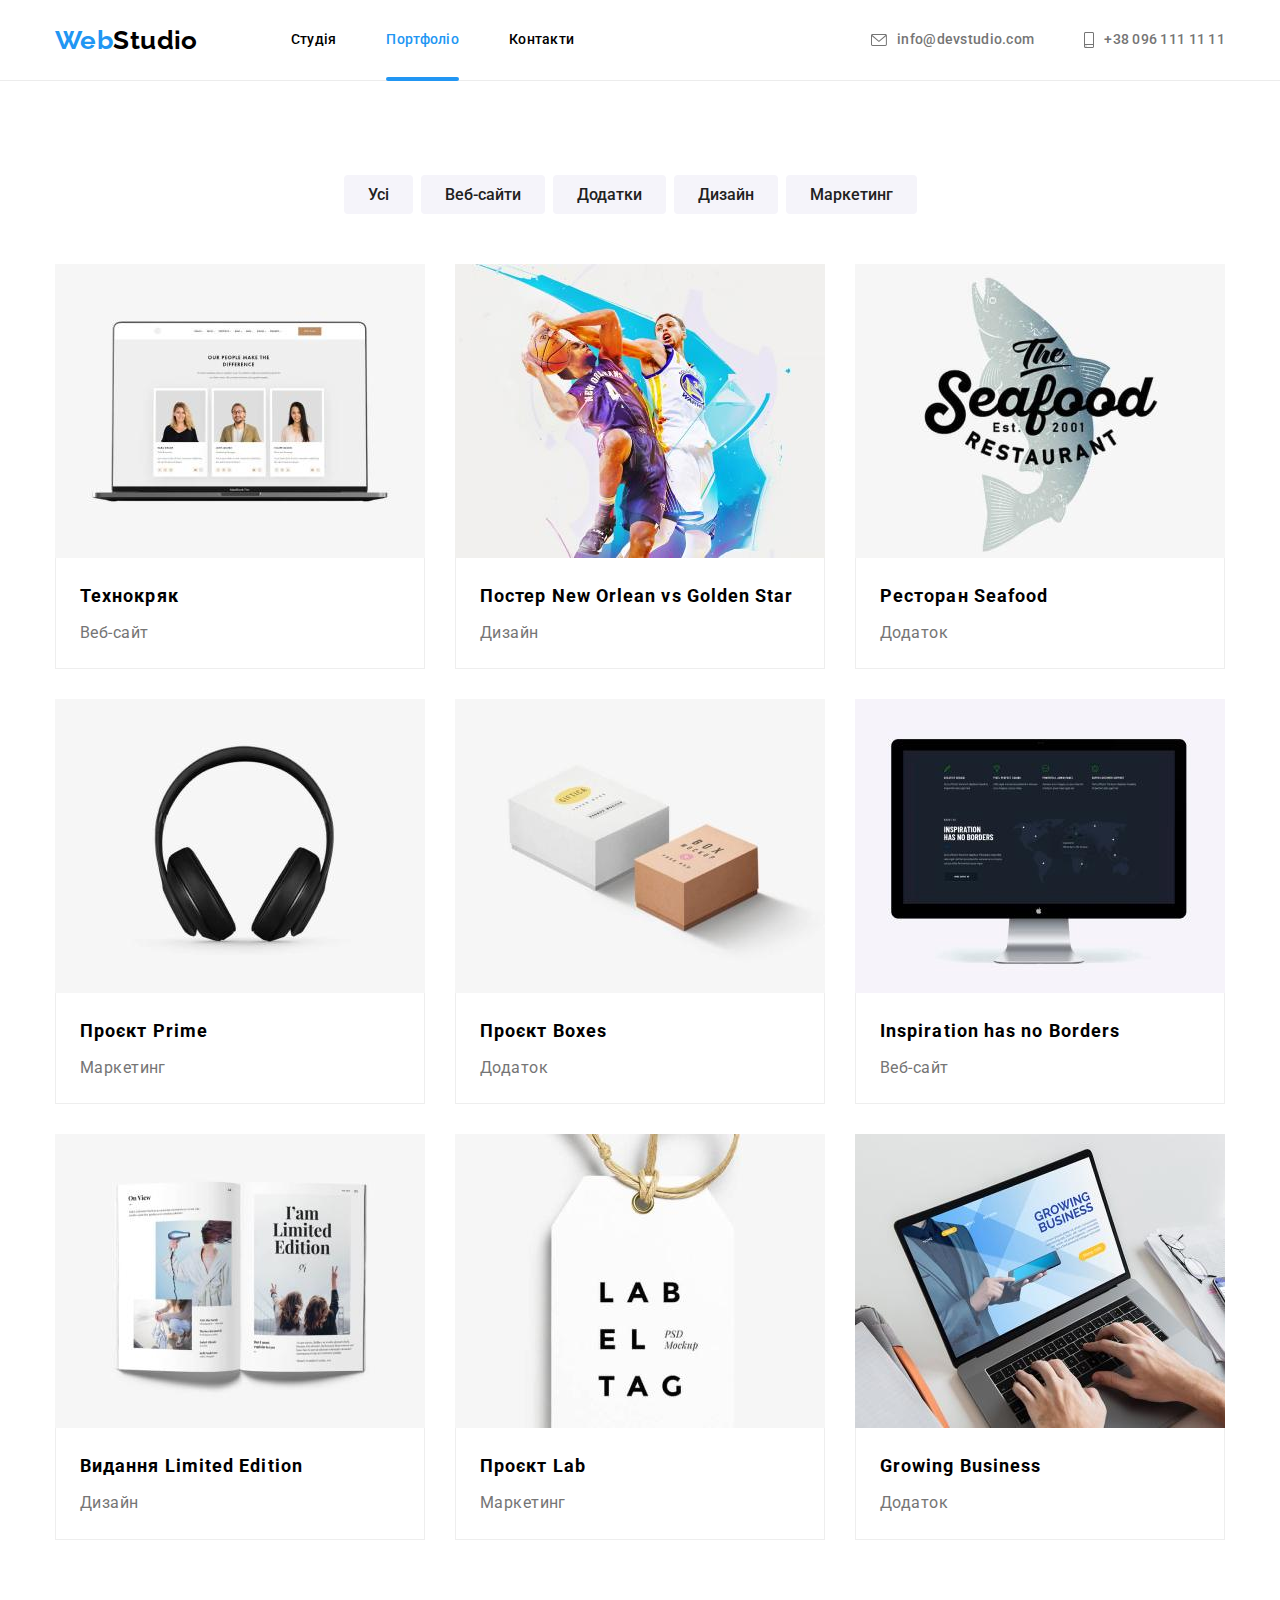
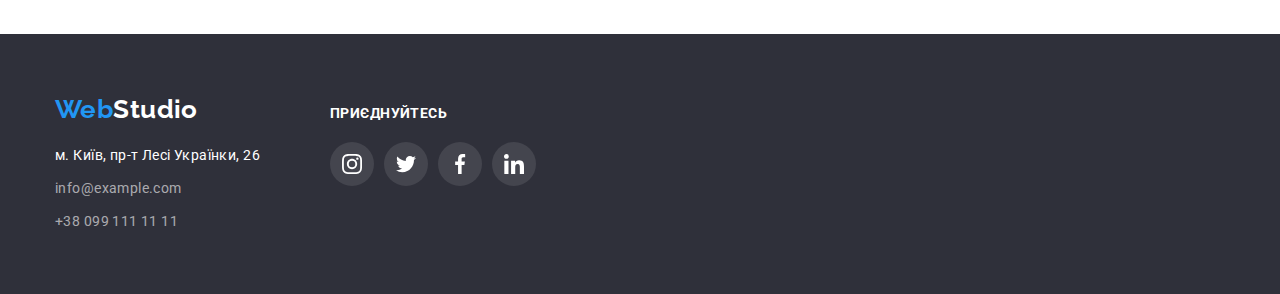
==== portfolio.html @ 4aa13a14 "HW6" ====
<!DOCTYPE html>
<html lang="uk">
  <head>
    <meta charset="UTF-8" />
    <meta http-equiv="X-UA-Compatible" content="IE=edge" />
    <meta name="viewport" content="width=device-width, initial-scale=1.0" />
    <link rel="preconnect" href="https://fonts.googleapis.com" />
    <link rel="preconnect" href="https://fonts.gstatic.com" crossorigin />
    <link
      href="https://fonts.googleapis.com/css2?family=Raleway:wght@700&family=Roboto:wght@400;500;700;900&display=swap"
      rel="stylesheet"
    />
    <link
      rel="stylesheet"
      href="https://cdnjs.cloudflare.com/ajax/libs/modern-normalize/1.0.0/modern-normalize.min.css"
    />
    <link rel="stylesheet" href="./css/styles.css" />
    <title>Portfolio</title>
  </head>
  <body class="body">
    <!--Header-->
    <header class="top-header">
      <div class="conteiner main-nav">
        <nav class="top-navigation">
          <a class="logo" href="/." lang="en">
            <span class="logo-web">Web</span
            ><span class="logo-studio">Studio</span></a
          >
          <ul class="menu">
            <li class="menu-item">
              <a class="menu-link" href="./index.html"> Студія </a>
            </li>
            <li class="menu-item">
              <a class="menu-link current" href="./portfolio.html">
                Портфоліо
              </a>
            </li>
            <li class="menu-item">
              <a class="menu-link" href=""> Контакти </a>
            </li>
          </ul>
        </nav>
        <ul class="menu-contacts">
          <li class="contacts-link">
            <a
              class="contacts-link-phone-mail"
              href="mailto:info@devstudio.com"
              lang="en"
            >
              <svg class="nav-icon" width="16" height="12">
                <use href="./img/svg/icons.svg#icon-envelope"></use>
              </svg>
              info@devstudio.com
            </a>
          </li>
          <li class="contacts-link">
            <a class="contacts-link-phone-mail" href="tel:+380961111111">
              <svg class="nav-icon" width="10" height="16">
                <use href="./img/svg/icons.svg#icon-smartphone"></use>
              </svg>
              +38 096 111 11 11</a
            >
          </li>
        </ul>
      </div>
    </header>
    <!--Main-->
    <main>
      <!--UL з кнопками-->
      <section class="main-section">
        <div class="conteiner">
          <h1 hidden>Large section</h1>
          <ul class="buttons-menu">
            <li><button type="button" class="button-portfolio">Усі</button></li>
            <li>
              <button type="button" class="button-portfolio">Веб-сайти</button>
            </li>
            <li>
              <button type="button" class="button-portfolio">Додатки</button>
            </li>
            <li>
              <button type="button" class="button-portfolio">Дизайн</button>
            </li>
            <li>
              <button type="button" class="button-portfolio last">
                Маркетинг
              </button>
            </li>
          </ul>
          <!--UL з картинками-->
          <ul class="pictures-list">
            <li class="lists-blocks">
              <a class="link-blocks">
                <div class="overlay-relativ">
                <img
                  src="./img/Pageportfolio/mac.jpg"
                  alt="Макбук"
                  width="370"
                  height="294"
                />
                <p class="text-overlay-portfolio">Ресурс пропонує комплексні пропозиції з різним рівнем функціоналу та сервісів. Все це дозволить відвідувачу отримати вичерпні відомості про компанію чи приватну особу.</p>
                </div>
                <div class="options-discription">
                  <h2 class="name-picture-section">Технокряк</h2>
                  <p class="caption-picture-section">Веб-сайт</p>
                </div>
              </a>  
            </li>
            <li class="lists-blocks">
              <a class="link-blocks">
                <div class="overlay-relativ">
                <img
                  src="./img/Pageportfolio/basketball.jpg"
                  alt="Баскетбол"
                  width="370"
                  height="294"
                />
                <p class="text-overlay-portfolio">Ресурс пропонує комплексні пропозиції з різним рівнем функціоналу та сервісів. Все це дозволить відвідувачу отримати вичерпні відомості про компанію чи приватну особу.</p>
                </div>
                <div class="options-discription">
                  <h2 class="name-picture-section">
                    Постер <span lang="en">New Orlean vs Golden Star</span>
                  </h2>
                  <p class="caption-picture-section">Дизайн</p>
                </div>
              </a>  
            </li>
            <li class="lists-blocks">
              <a class="link-blocks">
                <div class="overlay-relativ">
                <img
                  src="./img/Pageportfolio/fish.jpg"
                  alt="Рибамоя"
                  width="370"
                  height="294"
                />
                <p class="text-overlay-portfolio">Ресурс пропонує комплексні пропозиції з різним рівнем функціоналу та сервісів. Все це дозволить відвідувачу отримати вичерпні відомості про компанію чи приватну особу.</p>
                </div>
                <div class="options-discription">
                  <h2 class="name-picture-section">
                    Ресторан <span lang="en">Seafood</span>
                  </h2>
                  <p class="caption-picture-section">Додаток</p>
                </div>
              </a>  
            </li>
            <li class="lists-blocks">
              <a class="link-blocks">
                <div class="overlay-relativ">
                <img
                  src="./img/Pageportfolio/headphone.jpg"
                  alt="навушники"
                  width="370"
                  height="294"
                />
                <p class="text-overlay-portfolio">Ресурс пропонує комплексні пропозиції з різним рівнем функціоналу та сервісів. Все це дозволить відвідувачу отримати вичерпні відомості про компанію чи приватну особу.</p>
                </div>
                <div class="options-discription">
                  <h2 class="name-picture-section">
                    Проєкт <span lang="en">Prime</span>
                  </h2>
                  <p class="caption-picture-section">Маркетинг</p>
                </div>
              </a>  
            </li>
            <li class="lists-blocks">
              <a class="link-blocks">
                <div class="overlay-relativ">
                <img
                  src="img/Pageportfolio/box.jpg"
                  alt="Коробки"
                  width="370"
                  height="294"
                />
                <p class="text-overlay-portfolio">Ресурс пропонує комплексні пропозиції з різним рівнем функціоналу та сервісів. Все це дозволить відвідувачу отримати вичерпні відомості про компанію чи приватну особу.</p>
                </div>
                <div class="options-discription">
                  <h2 class="name-picture-section">
                    Проєкт <span lang="en">Boxes</span>
                  </h2>
                  <p class="caption-picture-section">Додаток</p>
                </div>
              </a>  
            </li>
            <li class="lists-blocks">
              <a class="link-blocks">
                <div class="overlay-relativ">
                <img
                  src="./img/Pageportfolio/monitor.jpg"
                  alt="Монітор"
                  width="370"
                  height="294"
                />
                <p class="text-overlay-portfolio">Ресурс пропонує комплексні пропозиції з різним рівнем функціоналу та сервісів. Все це дозволить відвідувачу отримати вичерпні відомості про компанію чи приватну особу.</p>
                </div>
                <div class="options-discription">
                  <h2 class="name-picture-section">
                    <span lang="en">Inspiration has no Borders</span>
                  </h2>
                  <p class="caption-picture-section">Веб-сайт</p>
                </div>
              </a>  
            </li>
            <li class="lists-blocks">
              <a class="link-blocks">
                <div class="overlay-relativ">
                <img
                  src="./img/Pageportfolio/journal.jpg"
                  alt="Журнал"
                  width="370"
                  height="294"
                />
                <p class="text-overlay-portfolio">Ресурс пропонує комплексні пропозиції з різним рівнем функціоналу та сервісів. Все це дозволить відвідувачу отримати вичерпні відомості про компанію чи приватну особу.</p>
                </div>
                <div class="options-discription">
                  <h2 class="name-picture-section">
                    Видання <span lang="en">Limited Edition</span>
                  </h2>
                  <p class="caption-picture-section">Дизайн</p>
                </div>
              </a>  
            </li>
            <li class="lists-blocks">
              <a class="link-blocks">
                <div class="overlay-relativ">
                <img
                  src="./img/Pageportfolio/birka.jpg"
                  alt="Бірка"
                  width="370"
                  height="294"
                />
                <p class="text-overlay-portfolio">Ресурс пропонує комплексні пропозиції з різним рівнем функціоналу та сервісів. Все це дозволить відвідувачу отримати вичерпні відомості про компанію чи приватну особу.</p>
                </div>
                <div class="options-discription">
                  <h2 class="name-picture-section">
                    Проєкт <span lang="en">Lab</span>
                  </h2>
                  <p class="caption-picture-section">Маркетинг</p>
                </div>
              </a>  
            </li>
            <li class="lists-blocks">
              <a class="link-blocks">
                <div class="overlay-relativ">
                <img
                  src="./img/Pageportfolio/notebook.jpg"
                  alt="Ноутбук"
                  width="370"
                  height="294"
                />
                <p class="text-overlay-portfolio">Ресурс пропонує комплексні пропозиції з різним рівнем функціоналу та сервісів. Все це дозволить відвідувачу отримати вичерпні відомості про компанію чи приватну особу.</p>
                </div>
                <div class="options-discription">
                  <h2 class="name-picture-section">
                    <span lang="en">Growing Business</span>
                  </h2>
                  <p class="caption-picture-section">Додаток</p>
                </div>
              </a>  
            </li>
          </ul>
        </div>
      </section>
    </main>
    <!-- Footer  -->
    <footer class="footer-main">
      <div class="conteiner footer-parts">
        <div class="footer-left-part">
          <a class="logo-button" href="/." lang="en">
            <span class="logo-web">Web</span
            ><span class="logo-studio logo-studio-footer">Studio</span>
          </a>
          <address class="father-adress">
            <ul class="footer-adress-menu">
              <li class="footer-links">
                <a
                  class="footer-contact-link mailto"
                  href="https://goo.gl/maps/aKqt5xky7KFVWU1r5"
                  target="_blank"
                  rel="noopener noreferrer"
                  >м. Київ, пр-т Лесі Українки, 26</a
                >
              </li>
              <li class="footer-links">
                <a class="footer-contact-link" href="mailto:info@example.com"
                  >info@example.com</a
                >
              </li>
              <li class="footer-links">
                <a class="footer-contact-link" href="tel:+380991111111"
                  >+38 099 111 11 11</a
                >
              </li>
            </ul>
          </address>
        </div>
        <div class="footer-rigth-part">
          <p class="right-text">приєднуйтесь</p>
          <ul class="right-item">
            <li class="rigth-list">
              <a href="" class="right-link">
                <svg class="right-icon" width="20" height="20">
                  <use href="./img/svg/icons.svg#icon-instagram"></use>
                </svg>
              </a>
            </li>
            <li class="rigth-list">
              <a href="" class="right-link">
                <svg class="right-icon" width="20" height="20">
                  <use href="./img/svg/icons.svg#icon-twitter"></use>
                </svg>
              </a>
            </li>
            <li class="rigth-list">
              <a href="" class="right-link">
                <svg class="right-icon" width="20" height="20">
                  <use href="./img/svg/icons.svg#icon-facebook"></use>
                </svg>
              </a>
            </li>
            <li class="rigth-list">
              <a href="" class="right-link">
                <svg class="right-icon" width="20" height="20">
                  <use href="./img/svg/icons.svg#icon-linkedin"></use>
                </svg>
              </a>
            </li>
          </ul>
        </div>
      </div>
    </footer>
  </body>
</html>
---- css/styles.css ----
.body {
  font-family: "Roboto", sans-serif;
  font-size: 14px;
  letter-spacing: 0.03em;
  font-weight: 500;
  background-color: var(--white-color);
}

:root {
  --brand-color: #000000;
  --gray-color: #757575;
  --blue-color: #2196f3;
  --try-button-focus: cornflowerblue;
  --white-color: #ffffff;
  --our-team-bg: #f5f4fa;
  --main-bg-color: #2f303a;
  --button-portfolio-color: #212121;
  --portfolio-border: #eeeeee;
  --header-border: #ececec;
  --section-second: #f5f4fa;
  --fill-color: #afb1b8;
}
a {
  cursor: pointer;
  text-decoration: none;
}
a:hover {
  text-decoration: none;
}
a:visited {
  text-decoration: none;
}
a:active {
  text-decoration: none;
}
button {
  cursor: pointer;
}
/* Reset h,p,ul */

h1,
h2,
h3,
h4,
p,
ul {
  margin: 0;
  padding: 0;
}

/* Reset Default img */
img {
  display: block;
  max-width: 100%;
  height: auto;
}

/* MAIN PAGE */

/* Paddings for sections */
.section {
  padding-top: 94px;
  padding-bottom: 94px;
}

.section-portfolio {
  /* В макете нет верхнего падинга поэтому обнуляем */
  padding-top: 0;
  padding-bottom: 94px;
}

/* Header */
/* Logo */

.top-header {
  border-bottom: 1px solid var(--header-border);
}
.conteiner {
  /* outline: 2px solid tomato; */
  width: 1200px;
  margin-left: auto;
  margin-right: auto;
  padding-left: 15px;
  padding-right: 15px;
}

.main-nav {
  display: flex;
  align-items: center;
}

.top-navigation {
  display: flex;
  align-items: center;
}

.logo {
  text-decoration: none;
  list-style-type: none;
  margin-right: 93px;
}
.logo-web {
  font-family: "Raleway";
  font-weight: 700;
  font-size: 26px;
  line-height: 1.19;
  color: var(--blue-color);
  text-decoration: none;
}
.logo-studio {
  font-family: "Raleway";
  font-weight: 700;
  font-size: 26px;
  line-height: 1.19;
  color: var(--brand-color);
}
/* Li */
.menu {
  list-style-type: none;
  display: flex;
}

.menu-item:not(:last-child) {
  margin-right: 50px;
}

.menu-link {
  position: relative;
  display: block;
  line-height: 1.14;
  letter-spacing: 0.02em;
  color: var(--brand-color);
  padding-top: 32px;
  padding-bottom: 32px;
  transition: color 250ms cubic-bezier(0.4, 0, 0.2, 1);
}

.menu-link:focus,
.menu-link:hover {
  color: var(--blue-color);
  
}

.menu-link.current::after {
  content: "";
  display: block;
  margin-bottom: -1px;
  border-radius: 2px;
  bottom: 0;
  position: absolute;
  width: 100%;
  height: 4px;
  background-color: var(--blue-color);
  opacity: 1;
  transition: color 250ms cubic-bezier(0.4, 0, 0.2, 1);
}


.current {
  color: var(--blue-color);
}

.menu-contacts {
  display: flex;
  align-items: center;
  margin-left: auto;
  list-style-type: none;
}

.contacts-link:not(:first-child) {
  margin-left: 50px;
}

.nav-icon {
  box-sizing: border-box;
  fill: currentColor;
  margin-right: 10px;
  margin-bottom: 0;
}

.contacts-link-phone-mail {
  display: flex;
  align-items: center;
  line-height: 1.14;
  letter-spacing: 0.02em;
  color: var(--gray-color);
  transition: color 250ms cubic-bezier(0.4, 0, 0.2, 1);
}
.contacts-link-phone-mail:focus,
.contacts-link-phone-mail:hover,
.nav-icon:hover,
.nav-icon :focus{
  color: var(--blue-color);
}
/*Перша секція "замовити послугу"*/

.try-us-hero {
  padding-top: 200px;
  padding-bottom: 200px;
  /* outline: 2px solid red; */
  max-width: 1600px;
  margin-left: auto;
  margin-right: auto;
  background-size: cover;
  background-image: linear-gradient(
      rgba(47, 48, 58, 0.4),
      rgba(47, 48, 58, 0.4)
    ),
    url(../img/HW4/heroimg.jpg);
  background-color: var(--button-portfolio-color); 
}

.hero-header-class {
  margin-left: 235px;
  margin-right: 235px;
  margin-top: 0;
  margin-bottom: 30px;
  font-weight: 900;
  font-size: 44px;
  line-height: 1.36;
  text-align: center;
  letter-spacing: 0.06em;
  color: var(--white-color);
  text-transform: uppercase;

  /* outline: 2px solid tomato; */
}
.try-button {
  display: block;
  margin: 0 auto;
  padding: 10px 32px 10px 32px;
  align-items: center;
  text-align: center;
  font-family: "Roboto";
  font-weight: 700;
  font-size: 16px;
  line-height: 1.88;
  justify-content: center;
  letter-spacing: 0.06em;
  color: var(--white-color);
  background-color: var(--blue-color);
  box-shadow: 0px 4px 4px rgba(0, 0, 0, 0.15);
  border-radius: 4px;
  border: none;
  transition: color 250ms cubic-bezier(0.4, 0, 0.2, 1);

}
.try-button:hover,
.try-button:focus {
  background: var(--try-button-focus);
  
}
/*Друга секція "наші переваги"*/

.menu-strong {
  list-style-type: none;
  display: flex;
}
.list-strong-item {
  margin-bottom: 10px;
  font-size: 14px;
  font-weight: 700;
  line-height: 1.14;
  text-transform: uppercase;
  color: var(--brand-color);
}

.bests-list {
  width: 270px;
}

/* Вставляем картиночки */
.icon-bests {
  display: flex;
  justify-content: center;
  align-items: center;
  margin-bottom: 30px;
  width: 270px;
  height: 120px;
  background-color: var(--section-second);
  border-radius: 4px;
  transition: drop-shadow 250ms cubic-bezier(0.4, 0, 0.2, 1);
}

.icon-bests:focus,
.icon-bests:hover {
  filter: drop-shadow(0px 4px 4px rgba(0, 0, 0, 0.25));
  
}

.bests-list:not(:last-child) {
  margin-right: 30px;
}
/*Нижче я вказав фонт вейт 400, бо за замовченням я поставив 500*/
.text-strong-item {
  font-weight: 400;
  line-height: 1.71;
  color: var(--gray-color);
}
/*Третя секція "Чим ми займаємось"*/
.works {
  background-color: var(--white-color);
}
.text-portfolio-mail {
  margin-bottom: 50px;
  font-style: normal;
  font-weight: 700;
  font-size: 36px;
  line-height: 1.17;
  text-align: center;
  color: var(--button-portfolio-color);
  
}
.menu-portfolio {
  display: flex;
  justify-content: space-between;
  list-style-type: none;
  
}

.menu-portfolio-box {
  position: relative;
}

.portfolio-options {
  /* position and block*/
  bottom: 0;
  position: absolute;
  display: flex;
  align-items: center;
  justify-content: center;
  background-color: rgba(47, 48, 58, 0.8);
  width: 100%;
  height: 70px;
  /* text-style */
  font-style: normal;
  font-weight: 700;
  font-size: 14px;
  line-height: 1.14;
  text-align: center;
  letter-spacing: 0.03em;
  text-transform: uppercase;
  color: var(--white-color);
}



/*Четверт секція "Наша команда"*/

.team {
  background-color: var(--our-team-bg);
}

.team-menu {
  display: flex;
  justify-content: space-between;
  list-style-type: none;
}

.team-members {
  background-color: var(--white-color);
  box-shadow: 0px 2px 1px rgba(0, 0, 0, 0.2);
  border-radius: 0px 0px 4px 4px;
}

.team-discription {
  padding-top: 30px;
  padding-bottom: 30px;
}

.social-items {
  display: flex;
  justify-content: center;
  list-style: none;
}
.social-items-links {
  height: 44px;
  width: 44px;
}
.social-items-links + .social-items-links {
  margin-left: 10px;
}
.social-link-push {
  height: 100%;
  width: 100%;
  border-radius: 50%;
  display: flex;
  align-items: center;
  justify-content: center;
  color: #afb1b8;
  transition: color 250ms cubic-bezier(0.4, 0, 0.2, 1),
    background-color 250ms cubic-bezier(0.4, 0, 0.2, 1);
}
.social-link-push:hover,
.social-link-push:focus {
  background-color: var(--blue-color);
  color: var(--white-color);
}
.social-links {
  fill: currentColor;
}

.social-links:hover,
.social-links:focus {
  fill: var(--white-color);
  
}

.team-name {
  margin-bottom: 10px;
  font-weight: 500;
  font-size: 16px;
  line-height: 1.19;
  text-align: center;
  color: var(--button-portfolio-color);
}
.team-profession {
  margin-bottom: 16px;
  font-weight: 400;
  font-size: 16px;
  line-height: 1.19;
  text-align: center;
  color: var(--gray-color);
}

/* NEW section CLIENTS */
.clients {
  padding-top: 94px;
  padding-bottom: 94px;
}

.text-clients {
  display: block;
  margin-bottom: 50px;
  font-style: normal;
  font-weight: 700;
  font-size: 36px;
  line-height: 1.17;
  text-align: center;
  letter-spacing: 0.03em;
}
.item-clients {
  list-style: none;
  display: flex;
  justify-content: center;
}

.list-clients {
  margin-right: 30px;
  width: 170px;
  height: 92px;
  align-items: center;
  box-sizing: border-box;
}

.list-clients:last-child {
  margin-right: 0;
}

.link-clients {
  display: flex;
  justify-content: center;
  width: 170px;
  height: 92px;
  justify-content: center;
  align-items: center;
  border: 1px solid #afb1b8;
  border-radius: 4px;
  box-sizing: border-box;
  transition: border-color 250ms cubic-bezier(0.4, 0, 0.2, 1);
    
}

.logo-clients {
  fill: var(--fill-color);
  transition: fill 250ms cubic-bezier(0.4, 0, 0.2, 1);
}

.link-clients:hover,
.link-clients:focus {
  border-color: var(--blue-color);
}

.link-clients:hover .logo-clients,
.link-clients:focus .logo-clients {
  fill: var(--blue-color);
}

/* Далі йдемо до підвалу */
.footer-main {
  padding-top: 60px;
  padding-bottom: 60px;
  background-color: var(--main-bg-color);
}

.father-adress {
  margin-top: 20px;
}
.footer-adress-menu {
  list-style-type: none;
}
.footer-contact-link {
  font-weight: 400;
  text-decoration: none;
  font-style: normal;
  line-height: 1.71;
  color: rgba(255, 255, 255, 0.6);
  transition: color 250ms cubic-bezier(0.4, 0, 0.2, 1);
}
.footer-links:not(:last-child) {
  margin-bottom: 9px;
}
.mailto {
  color: var(--white-color);
}
.footer-contact-link:focus,
.footer-contact-link:hover {
  color: var(--blue-color);
  
}
.logo-studio-footer {
  color: var(--white-color);
}

.footer-parts {
  display: flex;
  align-items: baseline;
}

.footer-left-part {
  display: block;
}

.footer-rigth-part {
  display: block;

  margin-left: 70px;
}

.right-text {
  font-style: normal;
  font-weight: 700;
  font-size: 14px;
  line-height: 1.14;
  text-transform: uppercase;
  color: var(--white-color);
  margin-bottom: 20px;
}

.right-item {
  list-style: none;
  display: flex;
  justify-content: space-between;
}

.rigth-list {
  display: flex;
  width: 44px;
  height: 44px;
}

.rigth-list + .rigth-list {
  margin-left: 10px;
}

.right-link {
  display: flex;
  justify-content: center;
  align-items: center;
  width: 100%;
  height: 100%;
  border-radius: 50%;
  background: rgba(255, 255, 255, 0.1);
  transition: background-color 250ms cubic-bezier(0.4, 0, 0.2, 1);
}

.right-link:hover,
.right-link:focus {
  background-color: var(--blue-color);
}

.right-icon {
  fill: var(--white-color);
}

/* Portfolio Page*/
.main-section {
  background-color: var(--white-color);
  padding-top: 94px;
  padding-bottom: 94px;
}
/* UL with buttons*/
.buttons-menu {
  display: flex;
  justify-content: center;
  margin-right: 20px;
  margin-bottom: 50px;
  list-style-type: none;
}
.button-portfolio {
  padding: 6px 24px 6px 24px;
  font-style: normal;
  margin-right: 8px;
  background-color: var(--our-team-bg);
  font-family: "Roboto";
  font-weight: 500;
  font-size: 16px;
  line-height: 1.71;
  text-align: center;
  color: var(--button-portfolio-color);
  border-radius: 4px;
  border: none;
  transition: background-color 250ms cubic-bezier(0.4, 0, 0.2, 1),
  color 250ms cubic-bezier(0.4, 0, 0.2, 1),
  box-shadow 250ms cubic-bezier(0.4, 0, 0.2, 1);

}
.button-portfolio:focus,
.button-portfolio:hover {
  color: var(--white-color);
  background-color: var(--blue-color);
  box-shadow: 0px 3px 1px rgba(0, 0, 0, 0.1), 0px 1px 2px rgba(0, 0, 0, 0.08),
    0px 2px 2px rgba(0, 0, 0, 0.12);
  border: none;
  
}
.last {
  margin-right: 0;
}

/* UL with picture*/

.lists-blocks {
  margin-right: 30px;
  margin-bottom: 30px;
}
.lists-blocks:nth-child(3n) {
  margin-right: 0;
}

.lists-blocks:nth-last-child(-n + 3) {
  margin-bottom: 0;
}

.link-blocks {
  display: block;
  transition: transform 250ms cubic-bezier(0.4, 0, 0.2, 1);


}
.link-blocks:hover,
.link-blocks:focus {
  box-shadow: 0px 1px 1px rgba(0, 0, 0, 0.12), 0px 4px 4px rgba(0, 0, 0, 0.06),
    1px 4px 6px rgba(0, 0, 0, 0.16);
}

/* ---------Overlay START----------- */

.overlay-relativ {
position: relative;
overflow: hidden;
}

.text-overlay-portfolio {
  /* position */
  position: absolute;
  top: 0;
  left: 0;
  background-color: rgba(33, 150, 243, 0.9);
  width: 100%;
  height: 100%;
  transform: translateY(101%);
  transition: transform 250ms cubic-bezier(0.4, 0, 0.2, 1);
  /* text decore */
  padding: 63px 24px 63px 24px;
  font-style: normal;
  font-weight: 400;
  font-size: 18px;
  line-height: 1.56;
  letter-spacing: 0.03em;
  color: var(--white-color);
  /* decore end */
}

.link-blocks:hover .text-overlay-portfolio {
  transform: translateY(0);
  
}

/* ------------Overlay END----------- */

.pictures-list {
  display: flex;
  flex-wrap: wrap;
  list-style-type: none;
}
.options-discription {
  padding: 20px 24px;
  border-right: 1px solid var(--portfolio-border);
  border-bottom: 1px solid var(--portfolio-border);
  border-left: 1px solid var(--portfolio-border);
}
.name-picture-section {
  margin-bottom: 4px;
  font-weight: 700;
  font-size: 18px;
  line-height: 2;
  letter-spacing: 0.06em;
  color: var(--brand-color);
}
.caption-picture-section {
  font-weight: 400;
  font-size: 16px;
  line-height: 1.88;
  color: var(--gray-color);
}

/* Modal Start */

.backdrop.is-hidden {
  visibility: hidden;
  opacity: 0;
  transform: translateY(1.5);
  transition: opacity 250ms, visibility 250ms;
}


.backdrop {
  position: fixed;
  top: 0;
  left: 0;
  width: 100%;
  height: 100%;
  background: rgba(0, 0, 0, 0.2);
  box-shadow: 0px 1px 3px rgba(0, 0, 0, 0.12), 0px 1px 1px rgba(0, 0, 0, 0.14), 0px 2px 1px rgba(0, 0, 0, 0.2);
  border-radius: 4px;
  transition: opacity 250ms, visibility 250ms;
  z-index: 1;
}

.modal {
  position: absolute;
  top: 50%;
  left: 50%;
  transform: translate(-50%, -50%);
  transition: transform 250ms;
  width: 528px;
  height: 581px; 
  background-color:var(--white-color);
  border-radius: 4px; 
}

.backdrop.is-hidden .modal {
  transform: scale(1.5);
  transition: transform 250ms;
}

.close-try-button {
/* position */
  position: absolute;
  display: flex;
  align-items: center;
  justify-content: center;
  top: 8px;
  right: 8px;
  border-radius: 50%;
/* design */
  width: 30px;
  height: 30px;
  background-color: transparent;
  border: 1px solid rgba(0, 0, 0, 0.1);
 
  
}
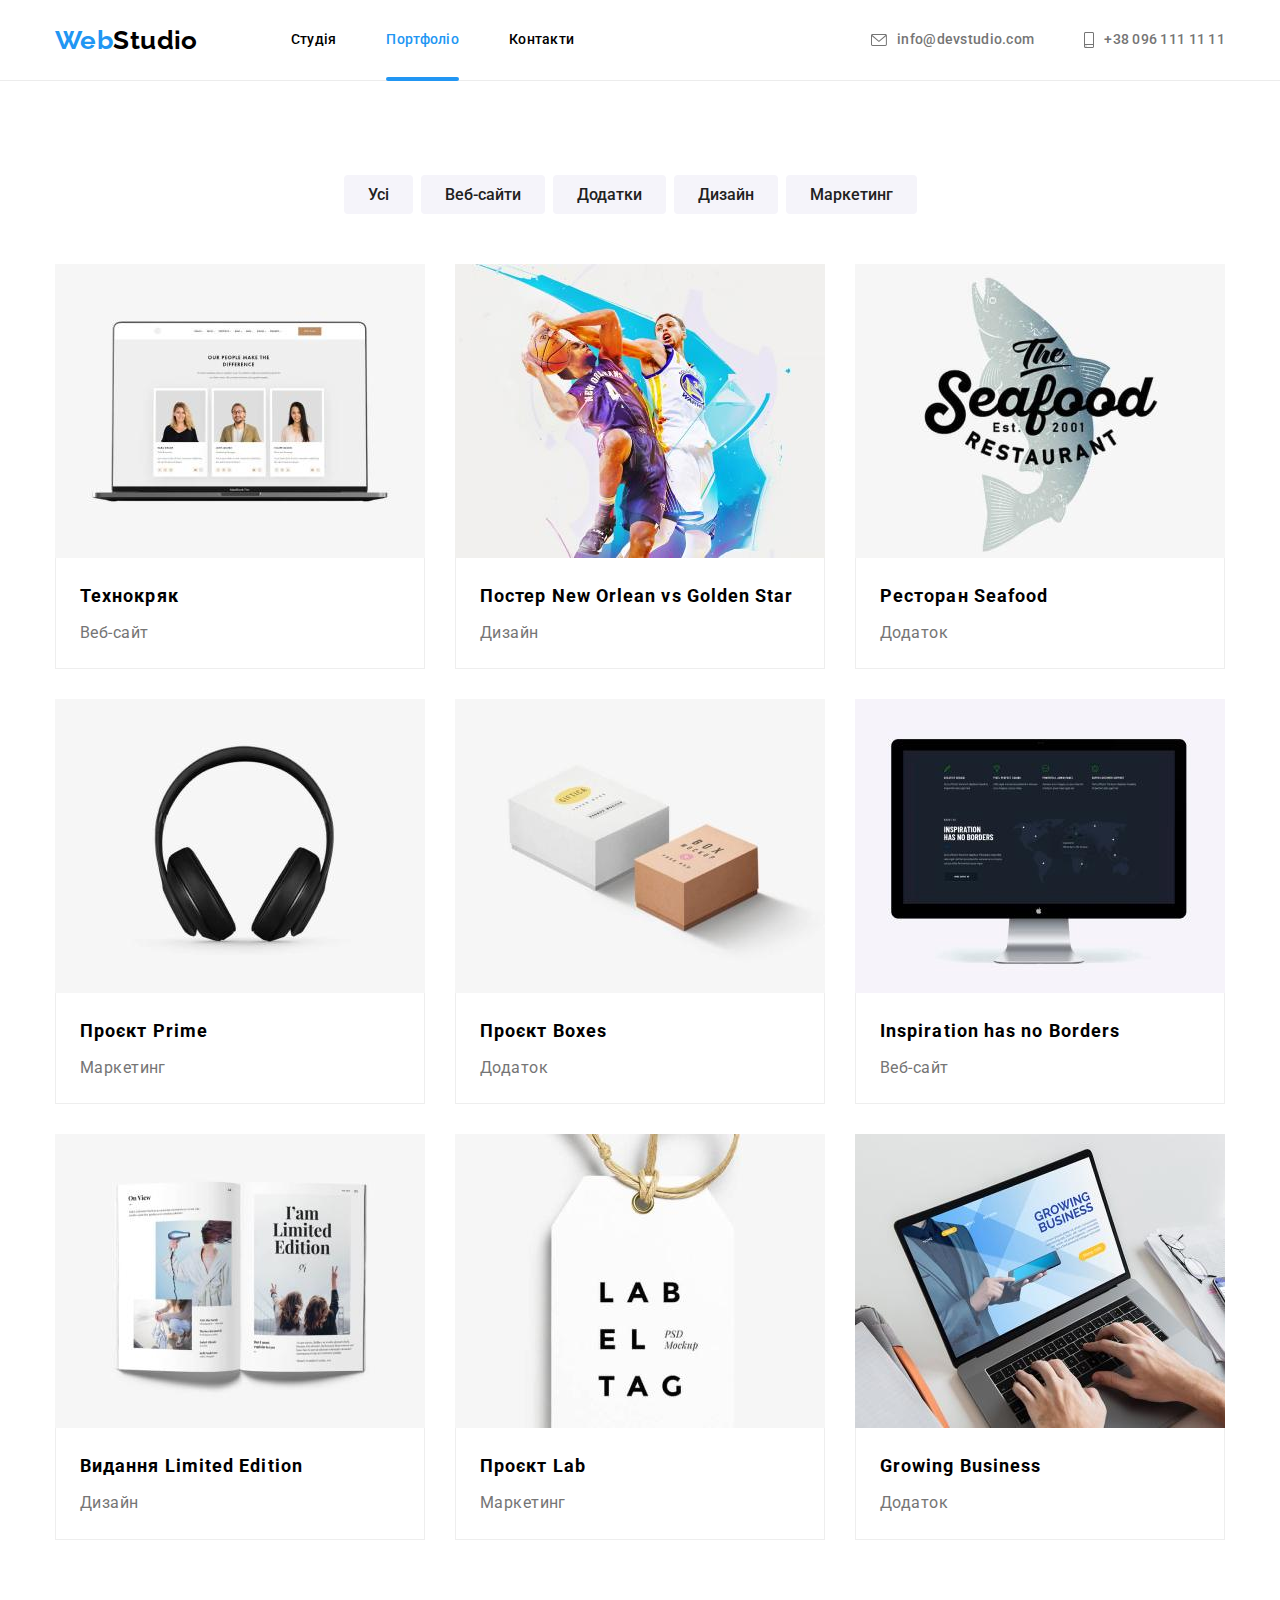
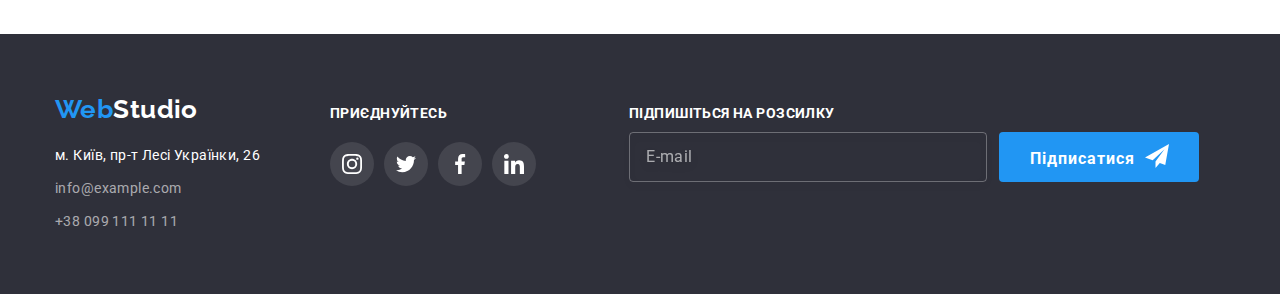
==== commit 4704d649: "HW6 part1" ====
--- a/portfolio.html
+++ b/portfolio.html
@@ -327,6 +327,20 @@
             </li>
           </ul>
         </div>
+        <!-- NEW DIV From HW6 Sign Us -->
+        <div class="sign-part">
+            <p class="sign-part-text">Підпишіться на розсилку</p>
+            <form action="#" class="sign-part-form">
+              <input type="email" name="email" placeholder="E-mail" class="sign-input">
+              <button type="submit" class="sign-part-button">
+                Підписатися
+                <svg class="sign-icon" width="24" height="24">
+                  <use href="./img/svg/icons.svg#icon-icon-send"></use>
+                </svg>
+              </button>
+            </form>
+        </div>
+        <!-- END OF NEW DIV From HW6 Sign Us -->
       </div>
     </footer>
   </body>
--- a/css/styles.css
+++ b/css/styles.css
@@ -583,6 +583,86 @@
   fill: var(--white-color);
 }
 
+/* New DIV from HW6 Sign Us */
+
+.sign-part {
+display: block;
+margin-left: 93px;
+}
+
+.sign-part-text {
+  display: flex;
+  margin-bottom: 10px;
+  font-weight: 700;
+  font-size: 14px;
+  line-height: 1.14;
+  text-transform: uppercase;
+  color: var(--white-color);
+}
+
+.sign-part-form {
+  display: flex;
+}
+
+.sign-input {
+  width: 358px;
+  height: 50px;
+  background-color: inherit;
+  border: 1px solid rgba(255, 255, 255, 0.3);
+  filter: drop-shadow(0px 4px 4px rgba(0, 0, 0, 0.15));
+  border-radius: 4px;
+  padding: 15px 16px;
+  color: var(--white-color);
+  margin-right: 12px;
+  transition: border-color 250ms cubic-bezier(0.4, 0, 0.2, 1);
+}
+
+.sign-input::placeholder {
+  font-family: 'Roboto';
+  font-style: normal;
+  font-weight: 400;
+  font-size: 16px;
+  line-height: 1.25;
+  display: flex;
+  align-items: center;
+  letter-spacing: 0.03em;
+  color: rgba(255, 255, 255, 0.6);
+}
+
+.sign-input:focus,
+.sign-input:hover {
+  border-color: var(--blue-color);
+}
+
+.sign-part-button {
+  display: flex;
+  padding-left: 29px;
+  padding-top: 10px;
+  width: 200px;
+  height: 50px;
+  background: var(--blue-color);
+  border-radius: 4px;
+  border-color: transparent;
+  font-style: normal;
+  font-weight: 700;
+  font-size: 16px;
+  line-height: 1.88;
+  letter-spacing: 0.06em;
+  color: var(--white-color);
+}
+
+.sign-part-button:hover,
+.sign-part-button:focus {
+  box-shadow: 0px 4px 4px rgba(0, 0, 0, 0.15);
+}
+
+.sign-icon {
+  fill: var(--white-color);
+  margin-left: 10px;
+}
+
+/* END of New DIV from HW6 Sign Us */
+
 /* Portfolio Page*/
 .main-section {
   background-color: var(--white-color);
@@ -739,13 +819,15 @@
 }
 
 .modal {
+  display: block;
+  padding: 40px;
   position: absolute;
   top: 50%;
   left: 50%;
   transform: translate(-50%, -50%);
   transition: transform 250ms;
   width: 528px;
-  height: 581px; 
+  min-height: 581px; 
   background-color:var(--white-color);
   border-radius: 4px; 
 }
@@ -769,6 +851,94 @@
   height: 30px;
   background-color: transparent;
   border: 1px solid rgba(0, 0, 0, 0.1);
- 
-  
-}+  transition: fill 250ms cubic-bezier(0.4, 0, 0.2, 1);
+}
+
+.close-try-button:focus,
+.close-try-button:hover {
+  fill: var(--blue-color);
+}
+
+.modal-text {
+  margin-bottom: 12px;
+  font-family: 'Roboto';
+  font-style: normal;
+  font-weight: 700;
+  font-size: 20px;
+  line-height: 1.15;
+  text-align: center;
+  color: var(--brand-color);
+}
+
+.modal-field {
+  display: flex;
+  flex-direction: column;
+  margin-bottom: 10px;
+}
+
+/* Обратить внимание что label класс не задаём! */
+.modal-field label {
+  margin-bottom: 4px;
+  font-family: 'Roboto';
+  font-style: normal;
+  font-weight: 400;
+  font-size: 12px;
+  line-height: 1.17;
+  letter-spacing: 0.01em;
+  color: var(--gray-color);
+}
+
+.name-wrap {
+  position: relative;
+}
+
+
+.modal-type-input {
+  padding: 12px 42px;
+  width: 100%;
+  height: 40px;
+  border: 1px solid rgba(33, 33, 33, 0.2);
+  border-radius: 4px;
+  outline: none;
+  transition: border-color 250ms cubic-bezier(0.4, 0, 0.2, 1);
+}
+
+.modal-type-input:focus {
+  border-color: var(--blue-color);
+}
+.modal-type-input:focus + .modal-svg {
+  fill: var(--blue-color);
+}
+
+.modal-svg {
+  position: absolute;
+  left: 12px;
+  top: 50%;
+  transform: translateY(-50%);
+  transition: fill 250ms cubic-bezier(0.4, 0, 0.2, 1);
+}
+
+.user-comment {
+  width: 100%;
+  height: 120px;
+  padding-left: 16px;
+  padding-top: 12px;
+  border: 1px solid rgba(33, 33, 33, 0.2);
+  border-radius: 4px;
+  resize: none;
+  outline: none;
+  transition: border-color 250ms cubic-bezier(0.4, 0, 0.2, 1);
+}
+
+.user-comment:focus {
+  border-color: var(--blue-color);
+}
+
+.user-comment::placeholder {
+  padding-top: 8px;
+  font-weight: 400;
+  font-size: 12px;
+  line-height: 1.15px;
+  letter-spacing: 0.01em;
+  color: rgba(117, 117, 117, 0.5);
+}
